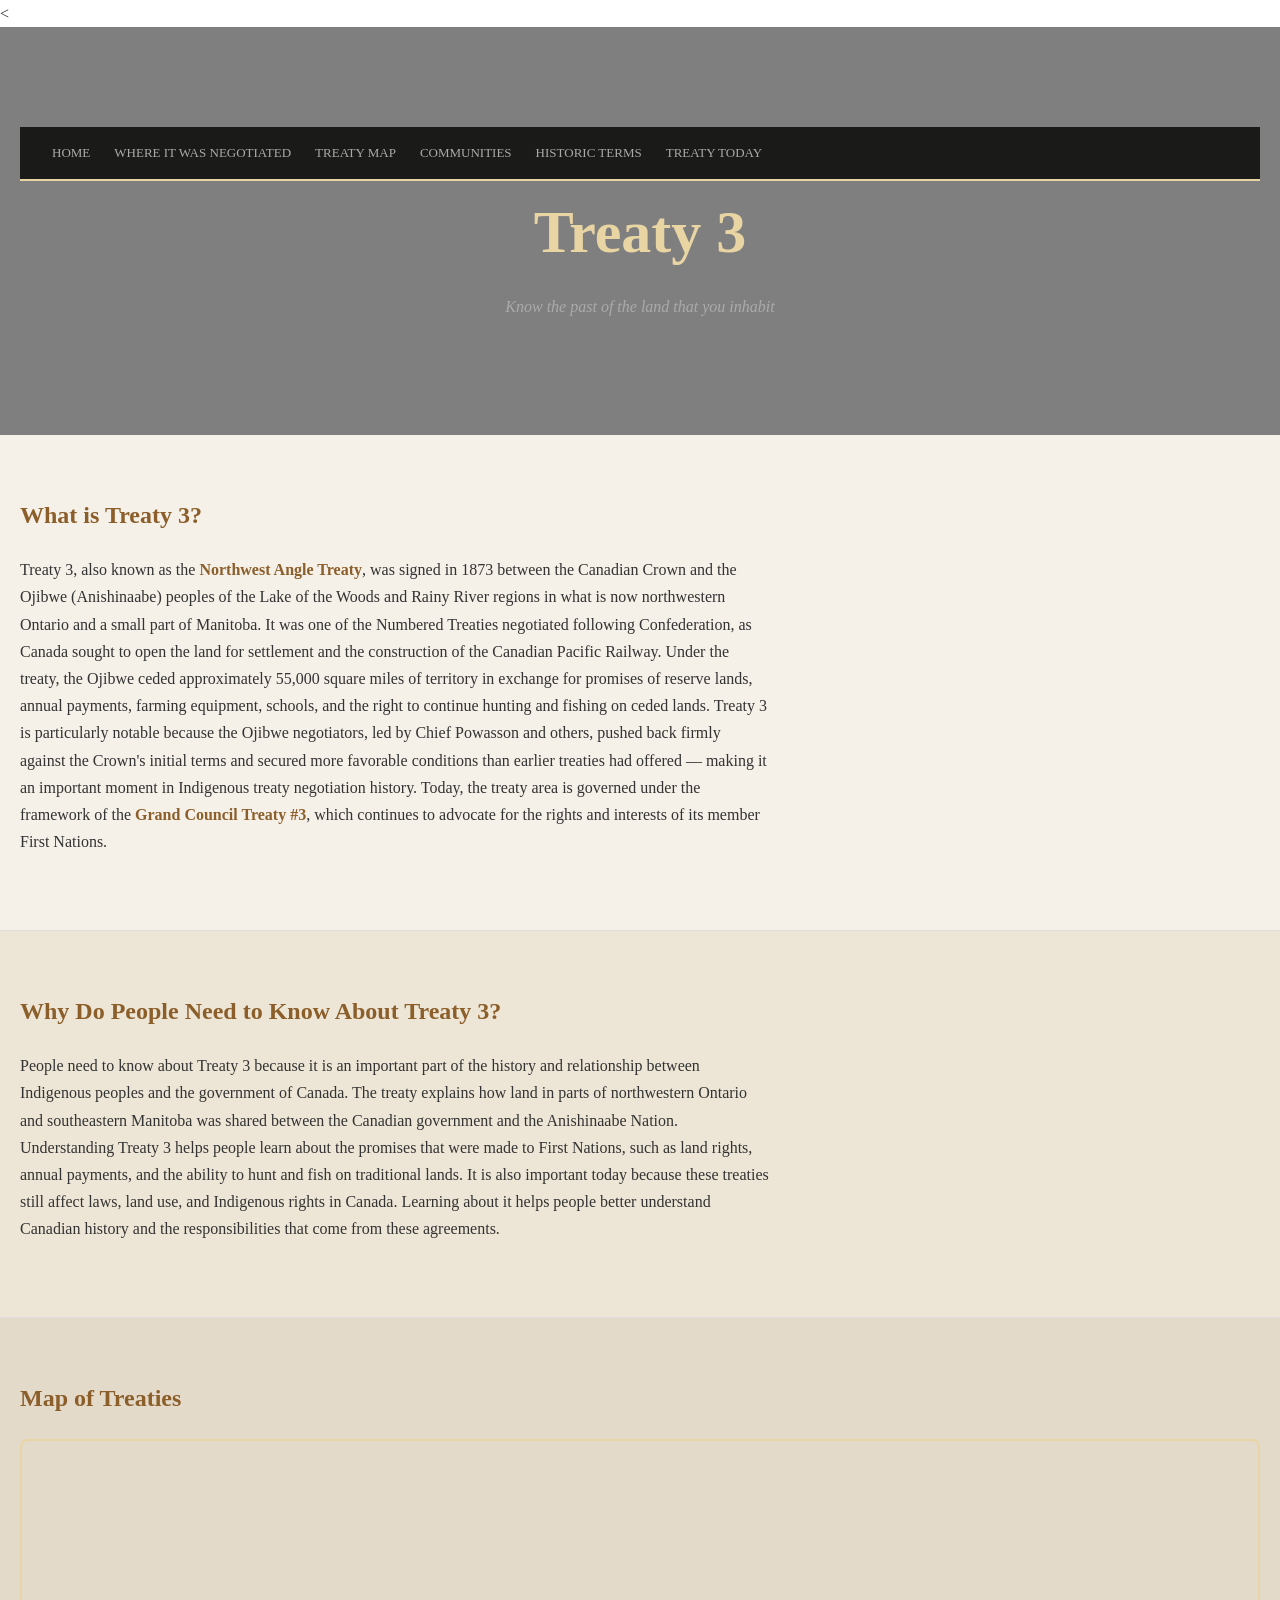
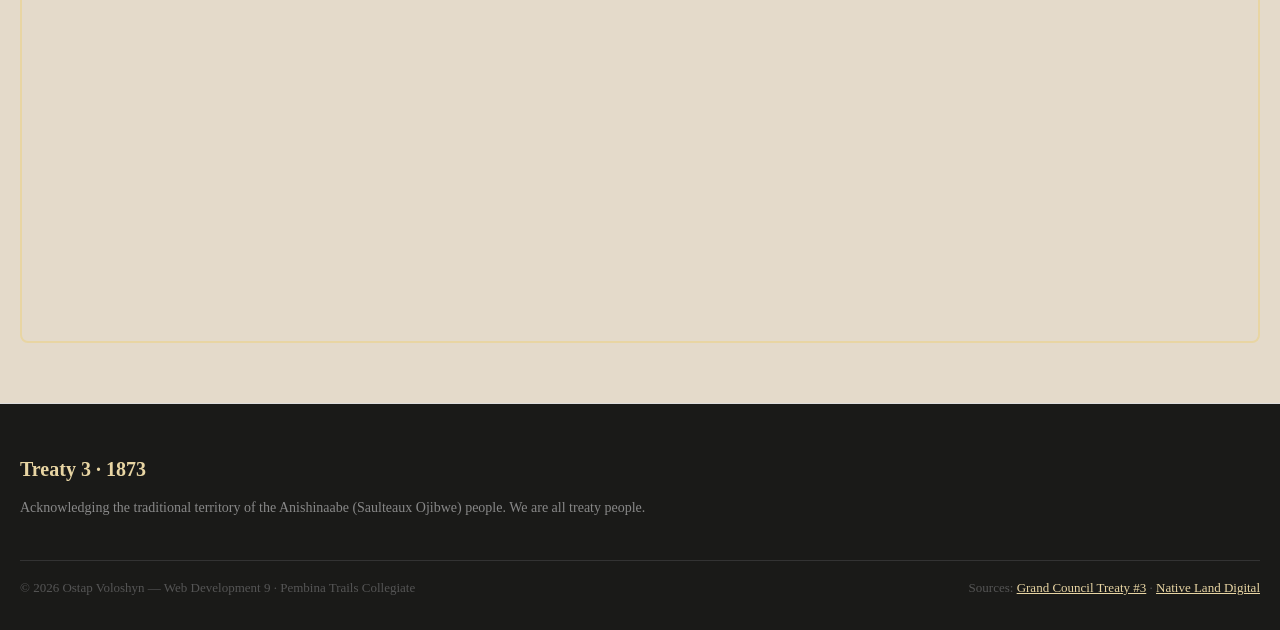
==== index.html @ 90e60d5d "first commit" ====
<<!--
  Name:          Ostap Voloshyn
  Course:        Web Development 9
  Teacher:       Mr. Hardman
  School:        Pembina Trails Collegiate
  Date Last Modified: March 12, 2026
-->

<!doctype html>
<html lang="en">
  <head>
    <meta charset="UTF-8" />
    <meta name="viewport" content="width=device-width, initial-scale=1.0" />
    <link rel="stylesheet" href="style.css" />
    <title>Treaty 3</title>
  </head>

  <body>
    <!-- ── HEADER: contains nav and main title ── -->
    <header id="home">
      <!-- Navigation bar with anchor links -->
      <nav>
        <ul>
          <li><a href="#home">Home</a></li>
          <li><a href="#negotiation">Where It Was Negotiated</a></li>
          <li><a href="#map">Treaty Map</a></li>
          <li><a href="#communities">Communities</a></li>
          <li><a href="#terms">Historic Terms</a></li>
          <li><a href="#today">Treaty Today</a></li>
        </ul>
      </nav>

      <!-- Hero title area -->
      <div class="hero-text">
        <h1>Treaty 3</h1>
        <p class="tagline">Know the past of the land that you inhabit</p>
      </div>
    </header>

    <!-- ── MAIN: all page content lives here ── -->
    <main>
      <!-- Section 1: What is Treaty 3 -->
      <section id="what">
        <div class="container">
          <div class="section-header">
            <h3>What is Treaty 3?</h3>
          </div>

          <div class="section-body">
            <p>
              Treaty 3, also known as the
              <span class="highlight">Northwest Angle Treaty</span>, was signed
              in 1873 between the Canadian Crown and the Ojibwe (Anishinaabe)
              peoples of the Lake of the Woods and Rainy River regions in what
              is now northwestern Ontario and a small part of Manitoba. It was
              one of the Numbered Treaties negotiated following Confederation,
              as Canada sought to open the land for settlement and the
              construction of the Canadian Pacific Railway. Under the treaty,
              the Ojibwe ceded approximately 55,000 square miles of territory in
              exchange for promises of reserve lands, annual payments, farming
              equipment, schools, and the right to continue hunting and fishing
              on ceded lands. Treaty 3 is particularly notable because the
              Ojibwe negotiators, led by Chief Powasson and others, pushed back
              firmly against the Crown's initial terms and secured more
              favorable conditions than earlier treaties had offered — making it
              an important moment in Indigenous treaty negotiation history.
              Today, the treaty area is governed under the framework of the
              <span class="highlight">Grand Council Treaty #3</span>, which
              continues to advocate for the rights and interests of its member
              First Nations.
            </p>
          </div>
        </div>
      </section>

      <!-- Section 2: Why People Need to Know -->
      <section id="why">
        <div class="container">
          <div class="section-header">
            <h3>Why Do People Need to Know About Treaty 3?</h3>
          </div>

          <div class="section-body">
            <p>
              People need to know about Treaty 3 because it is an important part
              of the history and relationship between Indigenous peoples and the
              government of Canada. The treaty explains how land in parts of
              northwestern Ontario and southeastern Manitoba was shared between
              the Canadian government and the Anishinaabe Nation. Understanding
              Treaty 3 helps people learn about the promises that were made to
              First Nations, such as land rights, annual payments, and the
              ability to hunt and fish on traditional lands. It is also
              important today because these treaties still affect laws, land
              use, and Indigenous rights in Canada. Learning about it helps
              people better understand Canadian history and the responsibilities
              that come from these agreements.
            </p>
          </div>
        </div>
      </section>

      <!-- Section 3: Interactive Map -->
      <section id="map">
        <div class="container">
          <div class="section-header">
            <h3>Map of Treaties</h3>
          </div>

          <!-- Map iframe wrapper for styling -->
          <div class="map-wrapper">
            <iframe
              src="https://native-land.ca/maps/native-land"
              width="100%"
              height="500"
              style="border: 0"
              loading="lazy"
              title="Interactive map of Treaty 3 territory from Native Land Digital"
              aria-label="Interactive map showing Treaty 3 and surrounding treaty territories"
            ></iframe>
          </div>
        </div>
      </section>
    </main>

    <!--FOOTER-->
    <footer>
      <div class="footer-container">
        <div class="footer-brand">
          <h2>Treaty 3 · 1873</h2>
          <p>
            Acknowledging the traditional territory of the Anishinaabe
            (Saulteaux Ojibwe) people. We are all treaty people.
          </p>
        </div>
      </div>

      <div class="footer-bottom">
        <p>
          © 2026 Ostap Voloshyn — Web Development 9 · Pembina Trails Collegiate
        </p>
        <p>
          Sources:
          <a href="https://gct3.ca" target="_blank" rel="noopener noreferrer"
            >Grand Council Treaty #3</a
          >
          ·
          <a
            href="https://native-land.ca"
            target="_blank"
            rel="noopener noreferrer"
            >Native Land Digital
          </a>
        </p>
      </div>
    </footer>
  </body>
</html>
---- style.css ----
/* style.css - Treaty 3 Website */


/* Reset */
* {
  margin: 0;
  padding: 0;
  box-sizing: border-box;
}


/* Body */
body {
  font-family: Georgia, serif;
  color: #333;
  font-size: 16px;
  line-height: 1.7;
}


/* Headings */
h1 {
  font-size: 60px;
  color: #e8d5a3;
  margin-bottom: 10px;
}

h2 {
  font-size: 20px;
  color: #888;
}

h3 {
  font-size: 24px;
  color: #8b5e2a;
  margin-bottom: 15px;
}

p {
  margin-bottom: 15px;
}

a {
  color: #8b5e2a;
}

a:hover {
  color: black;
}


/* Highlight */
.highlight {
  color: #8b5e2a;
  font-weight: bold;
}


/* Header */
header {
  background-image: linear-gradient(rgba(0, 0, 0, 0.5), rgba(0, 0, 0, 0.5)),
    url('https://images.unsplash.com/photo-1531366936337-7c912a4589a7?w=1400');
  background-size: cover;
  background-position: center;
  text-align: center;
  padding: 100px 20px;
}

.tagline {
  color: #aaa;
  font-style: italic;
}


/* Nav */
nav {
  background-color: #1a1a18;
  border-bottom: 2px solid #e8d5a3;
  position: sticky;
  top: 0;
}

nav ul {
  list-style: none;
  display: flex;
  flex-wrap: wrap;
  padding: 0 20px;
}

nav ul li a {
  display: block;
  padding: 15px 12px;
  color: #aaa;
  text-decoration: none;
  font-size: 13px;
  text-transform: uppercase;
}

nav ul li a:hover {
  color: #e8d5a3;
}


/* Sections */
section {
  padding: 60px 20px;
  border-bottom: 1px solid #ddd;
}

#what { background-color: #f5f0e8; }
#why  { background-color: #ede6d6; }
#map  { background-color: #e4daca; }

.section-header {
  margin-bottom: 20px;
}

.section-body {
  max-width: 750px;
}


/* Map */
.map-wrapper {
  margin-top: 20px;
  border: 2px solid #e8d5a3;
  border-radius: 8px;
  overflow: hidden;
}


/* Footer */
footer {
  background-color: #1a1a18;
  color: #c8c2b4;
  padding: 48px 20px 0 20px;
}

.footer-brand h2 {
  color: #e8d5a3;
  font-size: 20px;
  margin-bottom: 10px;
}

.footer-brand p {
  color: #888;
  font-size: 14px;
}

.footer-bottom {
  margin-top: 40px;
  padding: 16px 0;
  border-top: 1px solid #333;
  display: flex;
  justify-content: space-between;
  font-size: 13px;
  color: #555;
}

.footer-bottom a {
  color: #e8d5a3;
}

.footer-bottom a:hover {
  color: white;
}
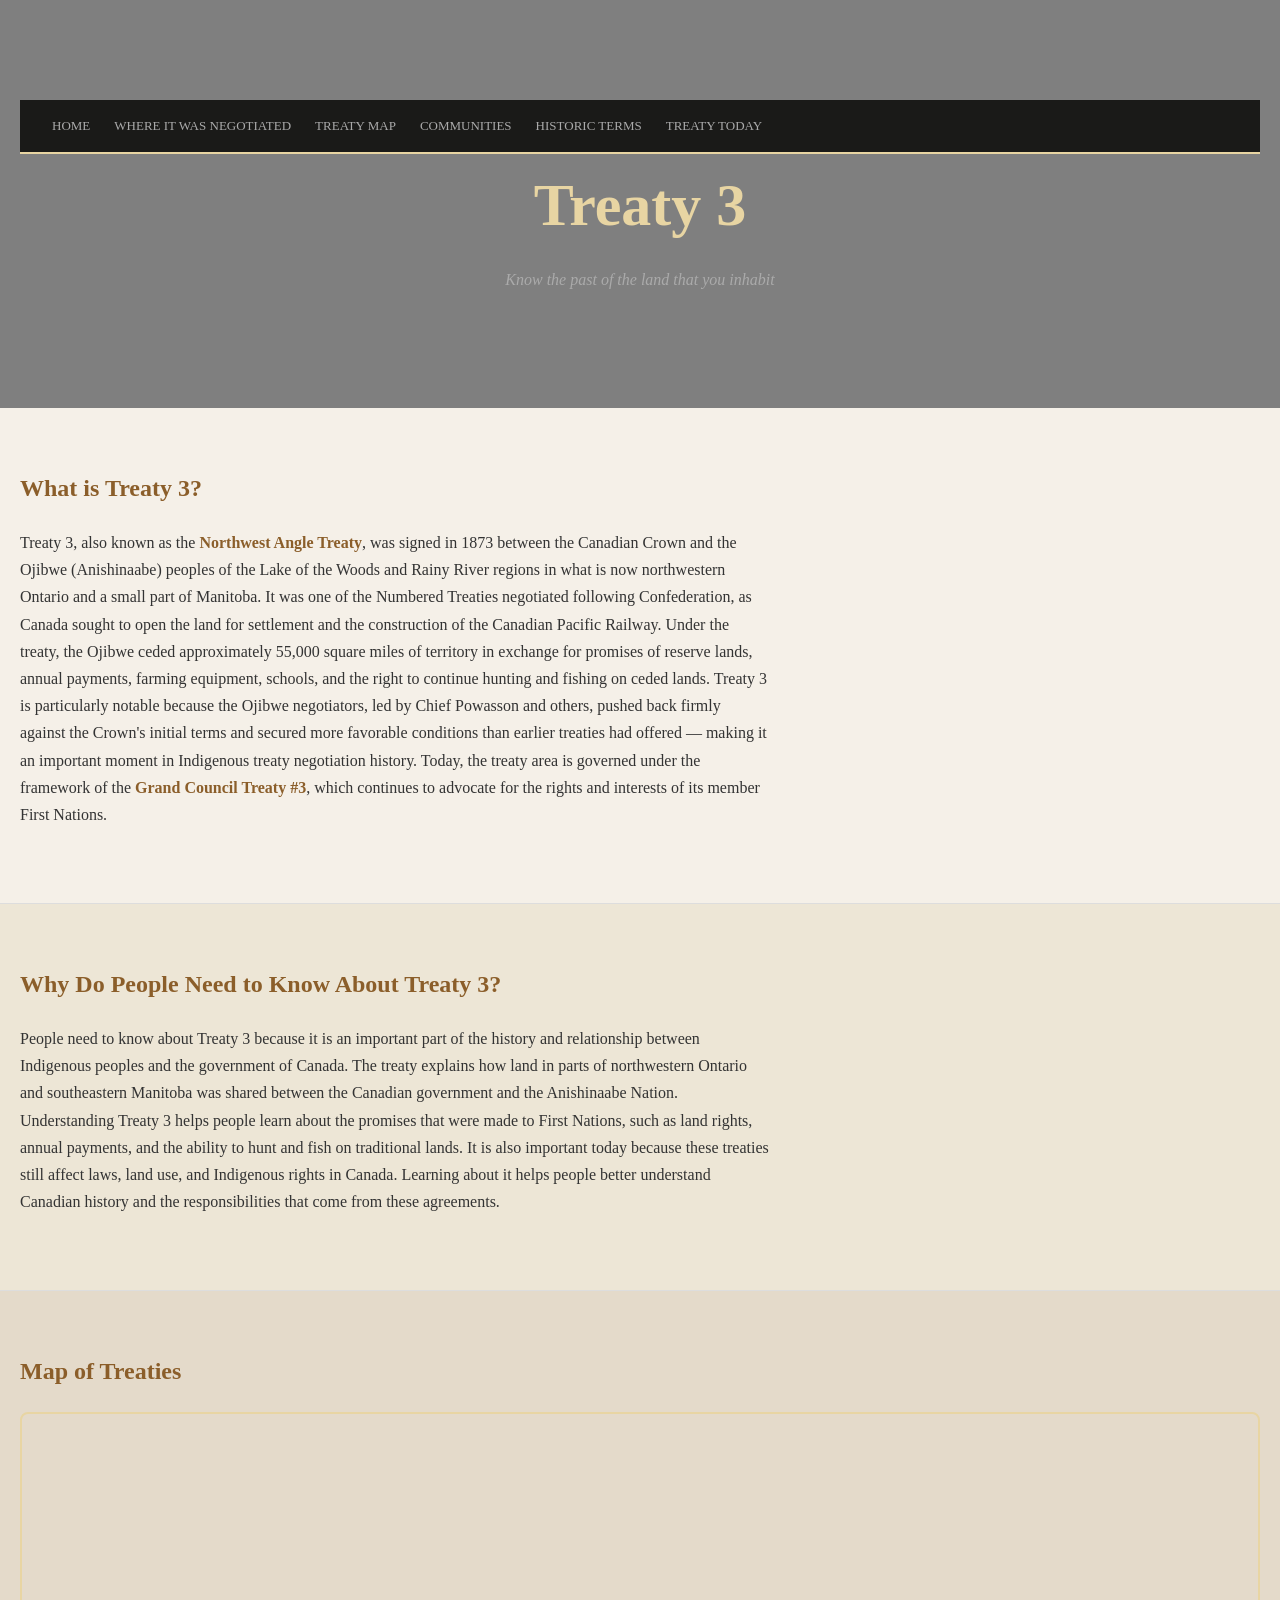
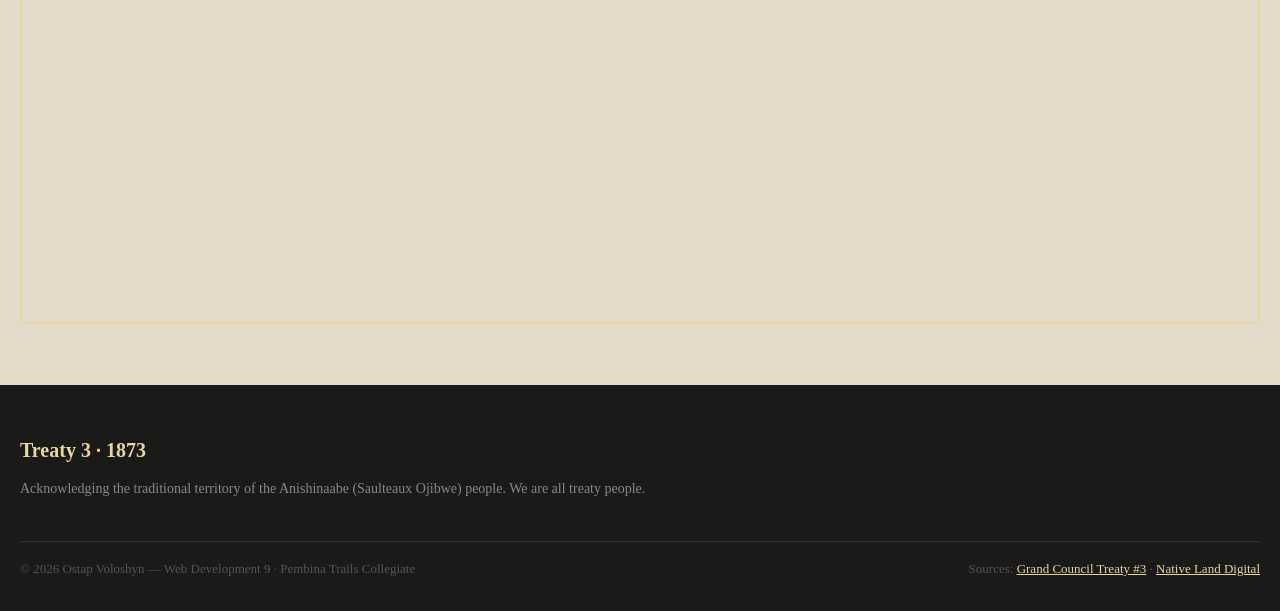
==== commit 14a6e3a3: "Update 1.0 (added and fixed homepage)" ====
--- a/index.html
+++ b/index.html
@@ -1,4 +1,4 @@
-<<!--
+<!--
   Name:          Ostap Voloshyn
   Course:        Web Development 9
   Teacher:       Mr. Hardman
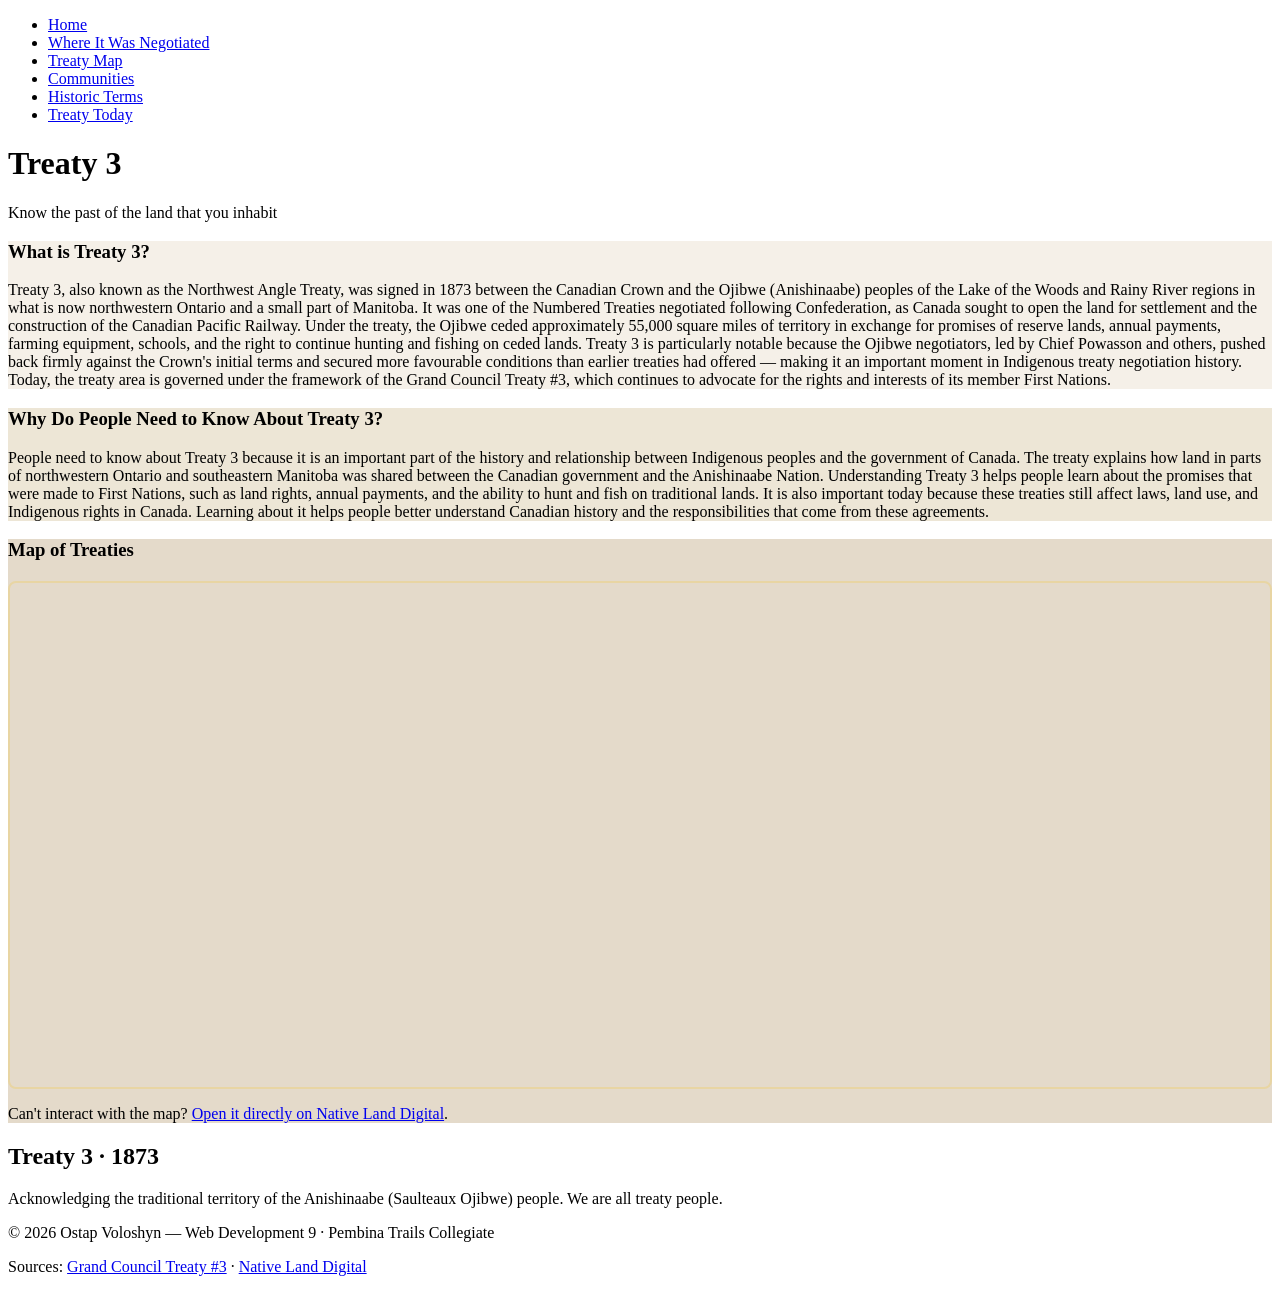
==== commit 96df3e23: "Update 2.0" ====
--- a/index.html
+++ b/index.html
@@ -3,7 +3,7 @@
   Course:        Web Development 9
   Teacher:       Mr. Hardman
   School:        Pembina Trails Collegiate
-  Date Last Modified: March 12, 2026
+  Date Last Modified: April 12, 2026
 -->
 
 <!doctype html>
@@ -11,130 +11,171 @@
   <head>
     <meta charset="UTF-8" />
     <meta name="viewport" content="width=device-width, initial-scale=1.0" />
-    <link rel="stylesheet" href="style.css" />
+
+    <!-- External stylesheet is in its own css/ folder for organisation -->
+    <link rel="stylesheet" href="css/style.css" />
+
+    <!--
+      Internal styles: these IDs (#what, #why, #map, #map-wrapper)
+      only exist on this page, so they belong here rather than in
+      the shared external stylesheet.
+    -->
+    <style>
+      /* Background colours for each content section */
+      #what {
+        background-color: #f5f0e8;
+      }
+      #why {
+        background-color: #ede6d6;
+      }
+      #map {
+        background-color: #e4daca;
+      }
+
+      /* Wrapper that adds a decorative border around the map iframe */
+      #map-wrapper {
+        margin-top: 20px;
+        border: 2px solid #e8d5a3;
+        border-radius: 8px;
+        overflow: hidden; /* clips the iframe corners to match border-radius */
+      }
+    </style>
+
     <title>Treaty 3</title>
   </head>
 
   <body>
-    <!-- ── HEADER: contains nav and main title ── -->
+    <!-- ── HEADER: sticky nav + hero title ── -->
     <header id="home">
-      <!-- Navigation bar with anchor links -->
+      <!-- Navigation bar with anchor links to each section -->
       <nav>
         <ul>
-          <li><a href="#home">Home</a></li>
-          <li><a href="#negotiation">Where It Was Negotiated</a></li>
-          <li><a href="#map">Treaty Map</a></li>
-          <li><a href="#communities">Communities</a></li>
-          <li><a href="#terms">Historic Terms</a></li>
-          <li><a href="#today">Treaty Today</a></li>
+          <li><a href="index.html">Home</a></li>
+          <li>
+            <a href="history.html#negotiation">Where It Was Negotiated</a>
+          </li>
+          <li><a href="index.html#map">Treaty Map</a></li>
+          <li><a href="history.html#communities">Communities</a></li>
+          <li><a href="history.html#terms">Historic Terms</a></li>
+          <li><a href="history.html#today">Treaty Today</a></li>
         </ul>
       </nav>
 
-      <!-- Hero title area -->
-      <div class="hero-text">
+      <!--
+        #hero-text is an ID (not a class) because there is only
+        ever one hero title block per page.
+      -->
+      <div id="hero-text">
         <h1>Treaty 3</h1>
-        <p class="tagline">Know the past of the land that you inhabit</p>
+        <!--
+          #tagline is an ID (not a class) because there is only
+          ever one tagline per page.
+        -->
+        <p id="tagline">Know the past of the land that you inhabit</p>
       </div>
     </header>
 
-    <!-- ── MAIN: all page content lives here ── -->
+    <!-- ── MAIN: all page content ── -->
     <main>
       <!-- Section 1: What is Treaty 3 -->
       <section id="what">
-        <div class="container">
-          <div class="section-header">
-            <h3>What is Treaty 3?</h3>
-          </div>
-
-          <div class="section-body">
-            <p>
-              Treaty 3, also known as the
-              <span class="highlight">Northwest Angle Treaty</span>, was signed
-              in 1873 between the Canadian Crown and the Ojibwe (Anishinaabe)
-              peoples of the Lake of the Woods and Rainy River regions in what
-              is now northwestern Ontario and a small part of Manitoba. It was
-              one of the Numbered Treaties negotiated following Confederation,
-              as Canada sought to open the land for settlement and the
-              construction of the Canadian Pacific Railway. Under the treaty,
-              the Ojibwe ceded approximately 55,000 square miles of territory in
-              exchange for promises of reserve lands, annual payments, farming
-              equipment, schools, and the right to continue hunting and fishing
-              on ceded lands. Treaty 3 is particularly notable because the
-              Ojibwe negotiators, led by Chief Powasson and others, pushed back
-              firmly against the Crown's initial terms and secured more
-              favorable conditions than earlier treaties had offered — making it
-              an important moment in Indigenous treaty negotiation history.
-              Today, the treaty area is governed under the framework of the
-              <span class="highlight">Grand Council Treaty #3</span>, which
-              continues to advocate for the rights and interests of its member
-              First Nations.
-            </p>
-          </div>
-        </div>
+        <h3>What is Treaty 3?</h3>
+        <p>
+          Treaty 3, also known as the
+          <span class="highlight">Northwest Angle Treaty</span>, was signed in
+          1873 between the Canadian Crown and the Ojibwe (Anishinaabe) peoples
+          of the Lake of the Woods and Rainy River regions in what is now
+          northwestern Ontario and a small part of Manitoba. It was one of the
+          Numbered Treaties negotiated following Confederation, as Canada sought
+          to open the land for settlement and the construction of the Canadian
+          Pacific Railway. Under the treaty, the Ojibwe ceded approximately
+          55,000 square miles of territory in exchange for promises of reserve
+          lands, annual payments, farming equipment, schools, and the right to
+          continue hunting and fishing on ceded lands. Treaty 3 is particularly
+          notable because the Ojibwe negotiators, led by Chief Powasson and
+          others, pushed back firmly against the Crown's initial terms and
+          secured more favourable conditions than earlier treaties had offered —
+          making it an important moment in Indigenous treaty negotiation
+          history. Today, the treaty area is governed under the framework of the
+          <span class="highlight">Grand Council Treaty #3</span>, which
+          continues to advocate for the rights and interests of its member First
+          Nations.
+        </p>
       </section>
 
       <!-- Section 2: Why People Need to Know -->
       <section id="why">
-        <div class="container">
-          <div class="section-header">
-            <h3>Why Do People Need to Know About Treaty 3?</h3>
-          </div>
-
-          <div class="section-body">
-            <p>
-              People need to know about Treaty 3 because it is an important part
-              of the history and relationship between Indigenous peoples and the
-              government of Canada. The treaty explains how land in parts of
-              northwestern Ontario and southeastern Manitoba was shared between
-              the Canadian government and the Anishinaabe Nation. Understanding
-              Treaty 3 helps people learn about the promises that were made to
-              First Nations, such as land rights, annual payments, and the
-              ability to hunt and fish on traditional lands. It is also
-              important today because these treaties still affect laws, land
-              use, and Indigenous rights in Canada. Learning about it helps
-              people better understand Canadian history and the responsibilities
-              that come from these agreements.
-            </p>
-          </div>
-        </div>
+        <h3>Why Do People Need to Know About Treaty 3?</h3>
+        <p>
+          People need to know about Treaty 3 because it is an important part of
+          the history and relationship between Indigenous peoples and the
+          government of Canada. The treaty explains how land in parts of
+          northwestern Ontario and southeastern Manitoba was shared between the
+          Canadian government and the Anishinaabe Nation. Understanding Treaty 3
+          helps people learn about the promises that were made to First Nations,
+          such as land rights, annual payments, and the ability to hunt and fish
+          on traditional lands. It is also important today because these
+          treaties still affect laws, land use, and Indigenous rights in Canada.
+          Learning about it helps people better understand Canadian history and
+          the responsibilities that come from these agreements.
+        </p>
       </section>
 
       <!-- Section 3: Interactive Map -->
       <section id="map">
-        <div class="container">
-          <div class="section-header">
-            <h3>Map of Treaties</h3>
-          </div>
+        <h3>Map of Treaties</h3>
 
-          <!-- Map iframe wrapper for styling -->
-          <div class="map-wrapper">
-            <iframe
-              src="https://native-land.ca/maps/native-land"
-              width="100%"
-              height="500"
-              style="border: 0"
-              loading="lazy"
-              title="Interactive map of Treaty 3 territory from Native Land Digital"
-              aria-label="Interactive map showing Treaty 3 and surrounding treaty territories"
-            ></iframe>
-          </div>
+        <!--
+          #map-wrapper is an ID (not a class) because this wrapper
+          appears only once on the page.
+ 
+          The iframe uses tabindex="-1" so keyboard users are not
+          trapped inside it when tabbing through the page.
+          Screen-reader users can still reach the map via the link
+          directly below it.
+        -->
+        <div id="map-wrapper">
+          <iframe
+            src="https://native-land.ca/maps/native-land"
+            width="100%"
+            height="500"
+            style="border: 0"
+            loading="lazy"
+            tabindex="-1"
+            title="Interactive map of Treaty 3 territory from Native Land Digital"
+            aria-label="Interactive map showing Treaty 3 and surrounding treaty territories"
+          ></iframe>
         </div>
+
+        <!--
+          Accessible alternative for keyboard and screen-reader users
+          who cannot interact with the iframe directly.
+        -->
+        <p>
+          Can't interact with the map?
+          <a
+            href="https://native-land.ca/maps/native-land"
+            target="_blank"
+            rel="noopener noreferrer"
+            >Open it directly on Native Land Digital</a
+          >.
+        </p>
       </section>
     </main>
 
-    <!--FOOTER-->
+    <!-- ── FOOTER ── -->
     <footer>
-      <div class="footer-container">
-        <div class="footer-brand">
-          <h2>Treaty 3 · 1873</h2>
-          <p>
-            Acknowledging the traditional territory of the Anishinaabe
-            (Saulteaux Ojibwe) people. We are all treaty people.
-          </p>
-        </div>
-      </div>
+      <!-- Branding and land acknowledgement -->
+      <section class="footer-brand">
+        <h2>Treaty 3 · 1873</h2>
+        <p>
+          Acknowledging the traditional territory of the Anishinaabe (Saulteaux
+          Ojibwe) people. We are all treaty people.
+        </p>
+      </section>
 
-      <div class="footer-bottom">
+      <!-- Class credit and source links -->
+      <section class="footer-bottom">
         <p>
           © 2026 Ostap Voloshyn — Web Development 9 · Pembina Trails Collegiate
         </p>
@@ -148,10 +189,10 @@
             href="https://native-land.ca"
             target="_blank"
             rel="noopener noreferrer"
-            >Native Land Digital
-          </a>
+            >Native Land Digital</a
+          >
         </p>
-      </div>
+      </section>
     </footer>
   </body>
 </html>
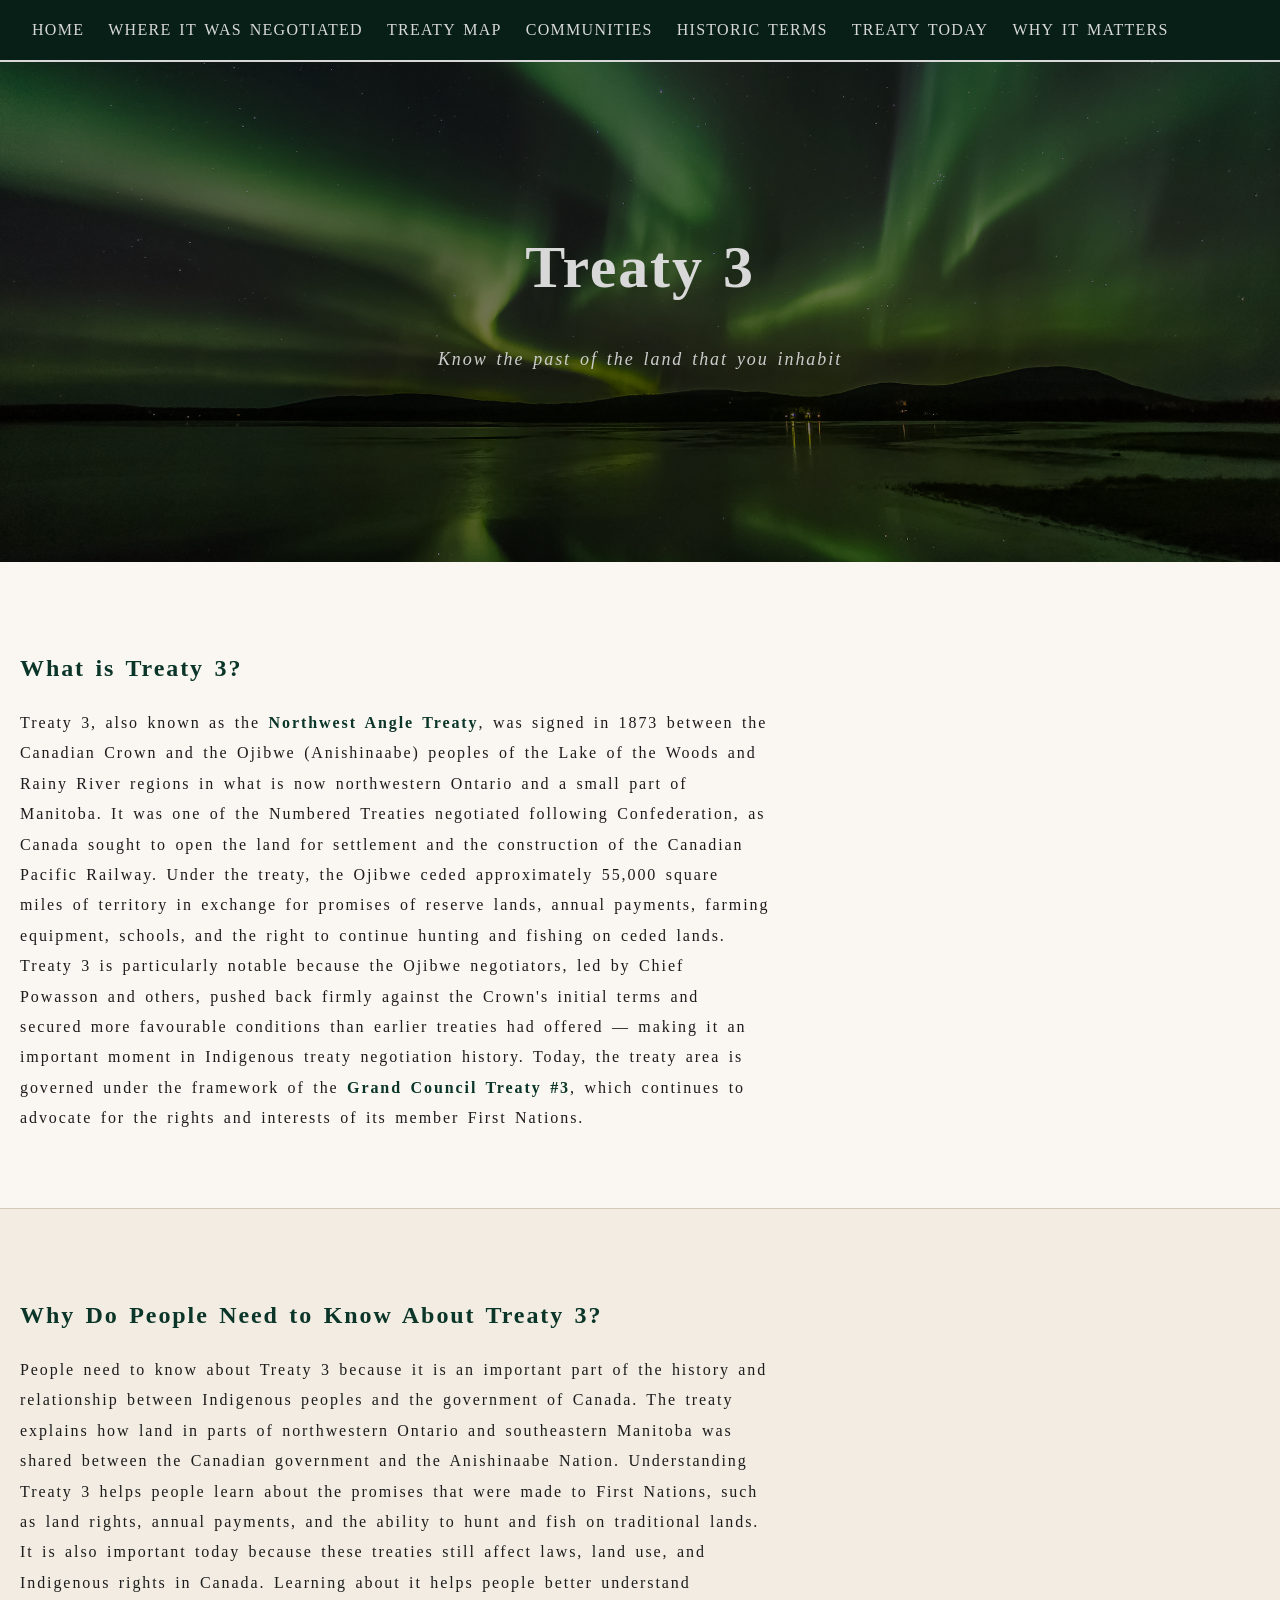
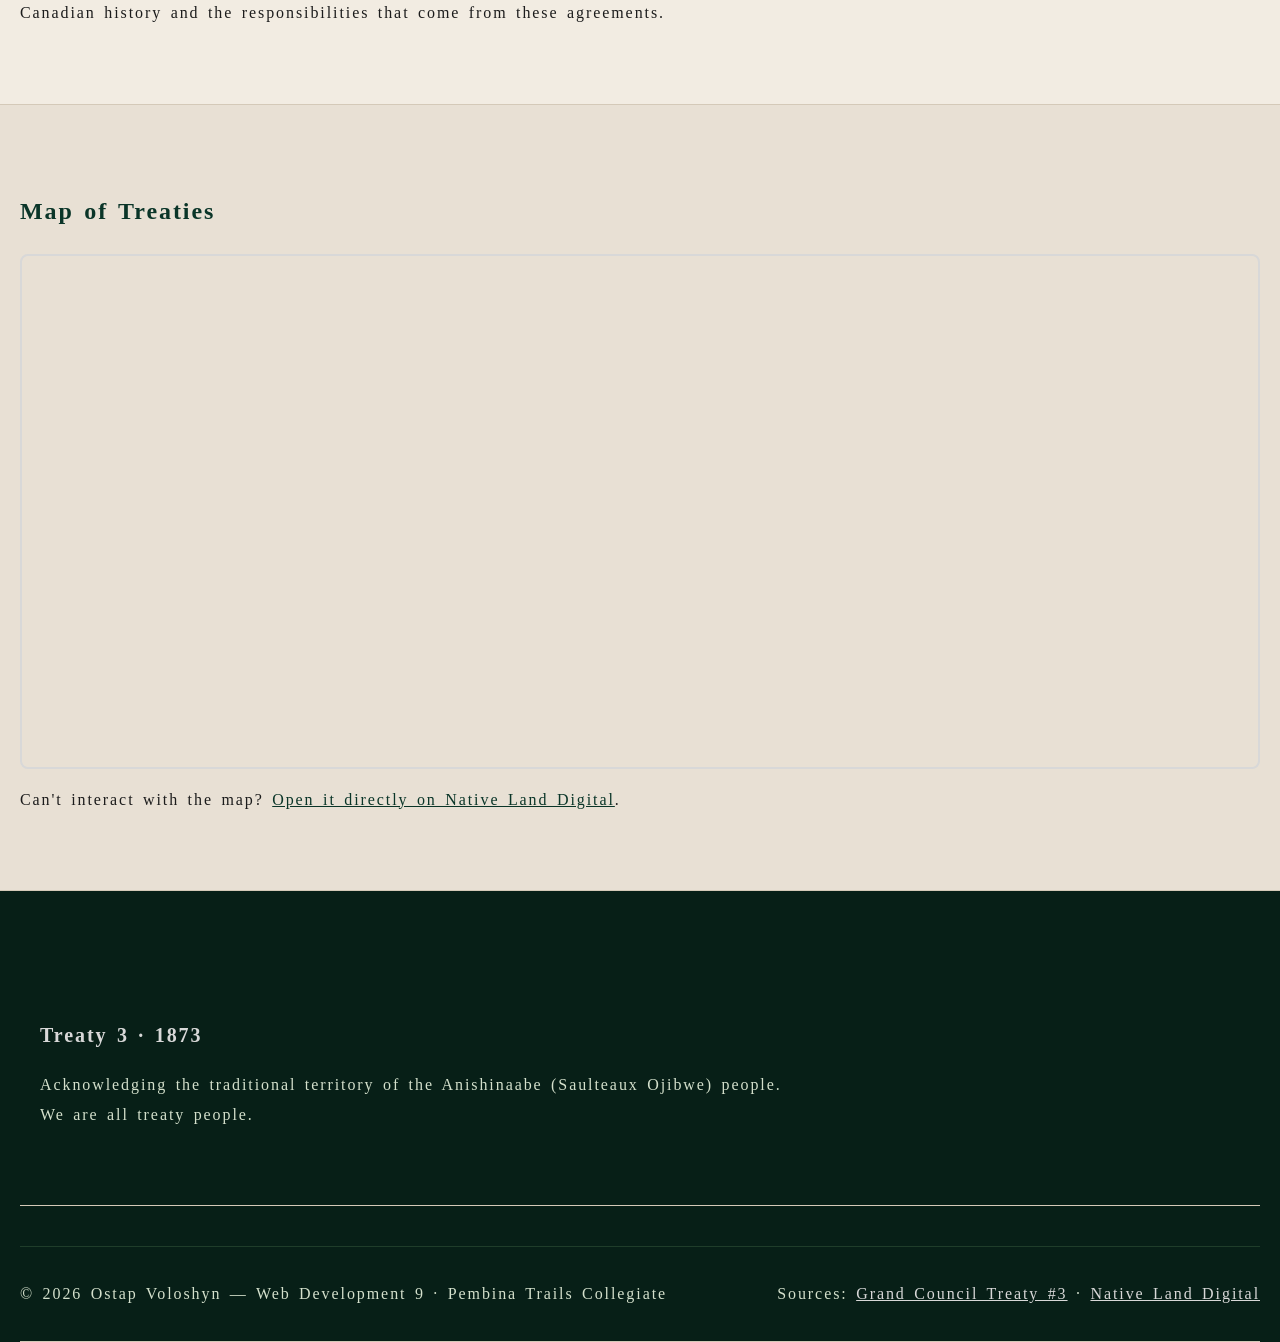
==== commit 7f6d4941: "first commit" ====
--- a/index.html
+++ b/index.html
@@ -3,7 +3,7 @@
   Course:        Web Development 9
   Teacher:       Mr. Hardman
   School:        Pembina Trails Collegiate
-  Date Last Modified: April 12, 2026
+  Date Last Modified: May 4, 2026 
 -->
 
 <!doctype html>
@@ -11,33 +11,24 @@
   <head>
     <meta charset="UTF-8" />
     <meta name="viewport" content="width=device-width, initial-scale=1.0" />
-
-    <!-- External stylesheet is in its own css/ folder for organisation -->
     <link rel="stylesheet" href="css/style.css" />
 
-    <!--
-      Internal styles: these IDs (#what, #why, #map, #map-wrapper)
-      only exist on this page, so they belong here rather than in
-      the shared external stylesheet.
-    -->
     <style>
-      /* Background colours for each content section */
       #what {
-        background-color: #f5f0e8;
+        background-color: var(--color-bg-1);
       }
       #why {
-        background-color: #ede6d6;
+        background-color: var(--color-bg-2);
       }
       #map {
-        background-color: #e4daca;
+        background-color: var(--color-bg-3);
       }
 
-      /* Wrapper that adds a decorative border around the map iframe */
       #map-wrapper {
         margin-top: 20px;
-        border: 2px solid #e8d5a3;
+        border: 2px solid var(--color-accent);
         border-radius: 8px;
-        overflow: hidden; /* clips the iframe corners to match border-radius */
+        overflow: hidden;
       }
     </style>
 
@@ -45,9 +36,7 @@
   </head>
 
   <body>
-    <!-- ── HEADER: sticky nav + hero title ── -->
     <header id="home">
-      <!-- Navigation bar with anchor links to each section -->
       <nav>
         <ul>
           <li><a href="index.html">Home</a></li>
@@ -58,26 +47,23 @@
           <li><a href="history.html#communities">Communities</a></li>
           <li><a href="history.html#terms">Historic Terms</a></li>
           <li><a href="history.html#today">Treaty Today</a></li>
+          <li><a href="Page3.html">Why It Matters</a></li>
         </ul>
       </nav>
 
-      <!--
-        #hero-text is an ID (not a class) because there is only
-        ever one hero title block per page.
-      -->
+      <img
+        src="Images/header.jpg"
+        alt="Northern lights over a lake in the Treaty 3 territory"
+        id="hero-img"
+      />
+
       <div id="hero-text">
         <h1>Treaty 3</h1>
-        <!--
-          #tagline is an ID (not a class) because there is only
-          ever one tagline per page.
-        -->
         <p id="tagline">Know the past of the land that you inhabit</p>
       </div>
     </header>
 
-    <!-- ── MAIN: all page content ── -->
     <main>
-      <!-- Section 1: What is Treaty 3 -->
       <section id="what">
         <h3>What is Treaty 3?</h3>
         <p>
@@ -103,7 +89,6 @@
         </p>
       </section>
 
-      <!-- Section 2: Why People Need to Know -->
       <section id="why">
         <h3>Why Do People Need to Know About Treaty 3?</h3>
         <p>
@@ -121,19 +106,9 @@
         </p>
       </section>
 
-      <!-- Section 3: Interactive Map -->
       <section id="map">
         <h3>Map of Treaties</h3>
 
-        <!--
-          #map-wrapper is an ID (not a class) because this wrapper
-          appears only once on the page.
- 
-          The iframe uses tabindex="-1" so keyboard users are not
-          trapped inside it when tabbing through the page.
-          Screen-reader users can still reach the map via the link
-          directly below it.
-        -->
         <div id="map-wrapper">
           <iframe
             src="https://native-land.ca/maps/native-land"
@@ -147,10 +122,6 @@
           ></iframe>
         </div>
 
-        <!--
-          Accessible alternative for keyboard and screen-reader users
-          who cannot interact with the iframe directly.
-        -->
         <p>
           Can't interact with the map?
           <a
@@ -163,9 +134,7 @@
       </section>
     </main>
 
-    <!-- ── FOOTER ── -->
     <footer>
-      <!-- Branding and land acknowledgement -->
       <section class="footer-brand">
         <h2>Treaty 3 · 1873</h2>
         <p>
@@ -174,7 +143,6 @@
         </p>
       </section>
 
-      <!-- Class credit and source links -->
       <section class="footer-bottom">
         <p>
           © 2026 Ostap Voloshyn — Web Development 9 · Pembina Trails Collegiate
--- a/css/style.css
+++ b/css/style.css
@@ -0,0 +1,289 @@
+/* style.css - Treaty 3 website. Styles only used on one page are inside a style tag in that HTML file. */
+
+/* All colours are stored as variables so they only need to be changed in one place.
+   Dark green and silver were chosen to reflect the boreal forests of the Treaty 3 territory. */
+:root {
+  --color-primary:    #0a3528; /* dark forest green used for headings and highlights */
+  --color-accent:     #d8d8d8; /* silver used for nav links, footer, and decorative borders */
+  --color-dark:       #071f17; /* near-black green used for nav and footer backgrounds */
+  --color-text:       #1c1c1c; /* off-black used for body text on light backgrounds */
+  --color-text-muted: #d4e0cc; /* light sage used for text on dark backgrounds */
+  --color-bg-1:       #faf7f2; /* soft cream used as the main section background */
+  --color-bg-2:       #f2ece2; /* slightly darker cream used for alternating sections */
+  --color-bg-3:       #e8e0d4; /* warm tan used for the map section background */
+  --color-border:     #d4c9b8; /* muted tan used for section dividers and image borders */
+}
+
+/* Sets 1rem equal to 10px so rem calculations are easier throughout the stylesheet */
+html {
+  font-size: 62.5%;
+}
+
+/* Sets the default font, colour, and spacing for all text on every page */
+body {
+  font-family: Georgia, serif; /* serif font chosen for a formal, respectful tone */
+  color: var(--color-text); /* off-black text on light backgrounds for high contrast */
+  font-size: 1.6rem; /* 16px default size for comfortable reading */
+  line-height: 1.9; /* generous line height improves readability for long paragraphs */
+  word-spacing: 0.16em; /* meets WCAG minimum recommended word spacing for accessibility */
+  letter-spacing: 0.12em; /* meets WCAG minimum recommended letter spacing for accessibility */
+  background-color: var(--color-bg-1); /* cream background for the whole page */
+  margin: 0; /* removes default browser margin so the layout fills edge to edge */
+}
+
+/* Heading sizes create a clear visual hierarchy so users can scan the page */
+h1 {
+  font-size: 6rem; /* largest heading used only for the hero title */
+  color: var(--color-accent); /* silver stands out on the dark hero image */
+  margin-bottom: 1rem; /* space below the heading before the next element */
+  letter-spacing: 0.03em; /* slightly wider spacing makes the large title easier to read */
+}
+
+h2 {
+  font-size: 2.8rem; /* second-level heading used in the footer */
+  color: var(--color-primary); /* dark green matches the overall colour scheme */
+  margin-bottom: 1rem; /* space below the heading */
+}
+
+h3 {
+  font-size: 2.4rem; /* third-level heading used for section titles */
+  color: var(--color-primary); /* dark green for consistent heading colour */
+  margin-bottom: 1.5rem; /* slightly more space below to separate it from paragraph text */
+}
+
+h4 {
+  font-size: 1.8rem; /* fourth-level heading used for card titles */
+  color: var(--color-primary); /* dark green keeps heading colours consistent */
+  margin-bottom: 1rem; /* space below the heading */
+}
+
+p {
+  margin-bottom: 1.5rem; /* space between paragraphs for readability */
+}
+
+/* Link colours follow the LVHA order: link, visited, hover, focus, active */
+a:link {
+  color: var(--color-primary); /* dark green for unvisited links */
+  -webkit-transition: color 0.3s ease; /* smooth colour change for Safari */
+  -moz-transition: color 0.3s ease; /* smooth colour change for Firefox */
+  -o-transition: color 0.3s ease; /* smooth colour change for Opera */
+  transition: color 0.3s ease; /* smooth colour change on hover for all browsers */
+}
+
+a:visited {
+  color: #1a5c3a; /* slightly lighter green so visited links are distinguishable */
+}
+
+a:hover {
+  color: #000; /* black on hover gives clear visual feedback */
+}
+
+a:focus {
+  outline: 2px solid var(--color-accent); /* silver outline makes keyboard focus visible */
+  color: #000; /* black matches the hover colour for consistency */
+}
+
+a:active {
+  color: var(--color-primary); /* dark green when the link is being clicked */
+}
+
+/* Wraps important terms in bold dark green so they stand out from body text */
+.highlight {
+  color: var(--color-primary); /* dark green draws attention to key terms */
+  font-weight: bold; /* bold weight adds extra emphasis */
+}
+
+/* The header uses relative positioning so the hero text can be placed on top of the image */
+header {
+  position: relative; /* establishes positioning context for the absolutely positioned hero text */
+  text-align: center; /* centres the hero text horizontally */
+  padding: 0; /* removes default padding so the image fills the full header */
+  overflow: hidden; /* clips the image so it does not spill outside the header */
+}
+
+/* The hero image fills the full width of the header */
+#hero-img {
+  width: 100%; /* stretches the image to the full page width */
+  height: 50rem; /* fixed height keeps the header a consistent size on all pages */
+  object-fit: cover; /* crops the image to fill the area without distorting it */
+  object-position: center; /* keeps the centre of the image in view when cropped */
+  display: block; /* removes the small gap below the image that inline elements create */
+  filter: brightness(0.45); /* darkens the image so the white hero text is readable on top */
+}
+
+/* The hero text is centred over the image using absolute positioning and transform */
+#hero-text {
+  position: absolute; /* takes the text out of normal flow so it can sit on top of the image */
+  top: 50%; /* moves the top edge of the element to the vertical centre of the header */
+  left: 50%; /* moves the left edge of the element to the horizontal centre of the header */
+  -webkit-transform: translate(-50%, -50%); /* centres the element for Safari */
+  -moz-transform: translate(-50%, -50%); /* centres the element for Firefox */
+  -ms-transform: translate(-50%, -50%); /* centres the element for IE */
+  -o-transform: translate(-50%, -50%); /* centres the element for Opera */
+  transform: translate(-50%, -50%); /* shifts the element left and up by half its own size to truly centre it */
+  -webkit-animation: fadeInDown 1s ease; /* fade-in animation for Safari */
+  -moz-animation: fadeInDown 1s ease; /* fade-in animation for Firefox */
+  animation: fadeInDown 1s ease; /* hero text fades in and slides down when the page loads */
+}
+
+/* Keyframes for the hero text fade-in animation */
+@-webkit-keyframes fadeInDown {
+  from {
+    opacity: 0; /* starts fully transparent */
+    -webkit-transform: translate(-50%, -60%); /* starts slightly higher than final position */
+  }
+  to {
+    opacity: 1; /* ends fully visible */
+    -webkit-transform: translate(-50%, -50%); /* ends in the centred position */
+  }
+}
+@-moz-keyframes fadeInDown {
+  from {
+    opacity: 0;
+    -moz-transform: translate(-50%, -60%);
+  }
+  to {
+    opacity: 1;
+    -moz-transform: translate(-50%, -50%);
+  }
+}
+@keyframes fadeInDown {
+  from {
+    opacity: 0;
+    transform: translate(-50%, -60%);
+  }
+  to {
+    opacity: 1;
+    transform: translate(-50%, -50%);
+  }
+}
+
+/* Small italic subtitle displayed below the main hero heading */
+#tagline {
+  color: #ccc; /* light grey is readable on the dark hero image */
+  font-style: italic; /* italic style distinguishes the tagline from the main heading */
+  font-size: 1.8rem; /* slightly smaller than body text to sit below the h1 in the hierarchy */
+}
+
+/* The nav sticks to the top of the viewport so users can navigate without scrolling back up */
+nav {
+  background-color: var(--color-dark); /* dark background separates the nav from the page content */
+  border-bottom: 0.2rem solid var(--color-accent); /* silver line visually separates the nav from the hero */
+  position: sticky; /* keeps the nav at the top of the screen as the user scrolls */
+  top: 0; /* sticks the nav to the very top of the viewport */
+  z-index: 100; /* keeps the nav above all other page content when scrolling */
+}
+
+/* Flexbox lays out the nav links horizontally instead of stacking them vertically */
+nav ul {
+  list-style: none; /* removes the default bullet points from the list */
+  display: -webkit-box; /* flexbox for old Safari */
+  display: -moz-box; /* flexbox for old Firefox */
+  display: -ms-flexbox; /* flexbox for IE 10 */
+  display: -webkit-flex; /* flexbox for newer Safari */
+  display: flex; /* lays nav items out in a horizontal row */
+  -webkit-flex-wrap: wrap; /* allows links to wrap to a second line on small screens for Safari */
+  -ms-flex-wrap: wrap; /* allows wrapping for IE */
+  flex-wrap: wrap; /* allows links to wrap to a second line on small screens */
+  padding: 0 2rem; /* side padding keeps the links away from the edges of the screen */
+  margin: 0; /* removes default list margin */
+}
+
+/* display block makes the entire padded area of each link clickable, not just the text */
+nav ul li a:link,
+nav ul li a:visited {
+  display: block; /* expands the clickable area to fill the full padded li */
+  padding: 1.5rem 1.2rem; /* top/bottom padding creates a comfortable click target height */
+  color: var(--color-accent); /* silver links are visible on the dark nav background */
+  text-decoration: none; /* removes the default underline from nav links */
+  font-size: 1.6rem; /* matches the body font size for consistency */
+  text-transform: uppercase; /* uppercase letters give the nav a clean modern look */
+  letter-spacing: 0.08em; /* extra spacing between uppercase letters improves readability */
+  -webkit-transition: color 0.3s ease, background-color 0.3s ease; /* smooth hover for Safari */
+  -moz-transition: color 0.3s ease, background-color 0.3s ease; /* smooth hover for Firefox */
+  -o-transition: color 0.3s ease, background-color 0.3s ease; /* smooth hover for Opera */
+  transition: color 0.3s ease, background-color 0.3s ease; /* colour fades smoothly on hover */
+}
+
+nav ul li a:hover,
+nav ul li a:focus {
+  color: #faf7f2; /* cream colour gives clear hover feedback on the dark nav */
+  outline: none; /* removes the default focus outline since colour change provides feedback */
+}
+
+nav ul li a:active {
+  color: #fff; /* white when the link is being clicked */
+  opacity: 0.7; /* slight transparency gives a pressed visual effect */
+}
+
+/* All sections share the same padding and a bottom border to visually separate them */
+section {
+  padding: 6rem 2rem; /* generous top/bottom padding gives each section breathing room */
+  border-bottom: 0.1rem solid var(--color-border); /* subtle line separates each section */
+  -webkit-transition: box-shadow 0.3s ease; /* smooth shadow on hover for Safari */
+  -moz-transition: box-shadow 0.3s ease; /* smooth shadow on hover for Firefox */
+  -o-transition: box-shadow 0.3s ease; /* smooth shadow on hover for Opera */
+  transition: box-shadow 0.3s ease; /* silver left border fades in smoothly on hover */
+}
+
+/* A silver inset border appears on the left of a section when the user hovers over it */
+section:hover {
+  -webkit-box-shadow: inset 0.4rem 0 0 var(--color-accent); /* inset border for Safari */
+  -moz-box-shadow: inset 0.4rem 0 0 var(--color-accent); /* inset border for Firefox */
+  box-shadow: inset 0.4rem 0 0 var(--color-accent); /* silver left accent appears on hover */
+}
+
+/* Limits paragraph width so long lines do not become hard to read */
+section > p {
+  max-width: 75rem; /* keeps lines at a comfortable reading length */
+  line-height: 1.9; /* generous spacing between lines for readability */
+  overflow: visible; /* allows content to be visible if it exceeds the container */
+  white-space: normal; /* allows text to wrap naturally */
+  word-break: normal; /* prevents words from breaking mid-character unless necessary */
+  text-indent: 0; /* no indent on the first line of paragraphs */
+}
+
+/* Dark footer background visually separates it from the main page content */
+footer {
+  background-color: var(--color-dark); /* dark green background matches the nav */
+  color: var(--color-text-muted); /* light sage text is readable on the dark background */
+  padding: 4.8rem 2rem 0 2rem; /* top and side padding gives the footer content breathing room */
+}
+
+footer section h2 {
+  color: var(--color-accent); /* silver heading stands out on the dark footer background */
+  font-size: 2rem; /* slightly smaller than the main h2 to suit the footer context */
+  margin-bottom: 1rem; /* space below the heading */
+}
+
+footer section p {
+  color: var(--color-text-muted); /* light sage matches the footer text colour */
+  font-size: 1.6rem; /* standard body size for footer text */
+}
+
+/* Flexbox with space-between pushes the copyright and sources to opposite ends */
+.footer-bottom {
+  margin-top: 4rem; /* space above the bottom bar separates it from the footer brand section */
+  padding: 1.6rem 0; /* top and bottom padding around the bottom bar text */
+  border-top: 0.1rem solid #1f3d2a; /* subtle line separates the bottom bar from the footer content */
+  display: -webkit-box; /* flexbox for old Safari */
+  display: -moz-box; /* flexbox for old Firefox */
+  display: -ms-flexbox; /* flexbox for IE 10 */
+  display: -webkit-flex; /* flexbox for newer Safari */
+  display: flex; /* lays the two footer paragraphs side by side */
+  -webkit-justify-content: space-between; /* pushes items to opposite ends for Safari */
+  -ms-flex-pack: justify; /* pushes items to opposite ends for IE */
+  justify-content: space-between; /* copyright on the left, sources on the right */
+  font-size: 1.6rem; /* standard body size */
+  color: var(--color-text-muted); /* light sage matches the rest of the footer text */
+}
+
+.footer-bottom a:link,
+.footer-bottom a:visited {
+  color: var(--color-accent); /* silver links are visible on the dark footer background */
+}
+
+.footer-bottom a:hover,
+.footer-bottom a:focus {
+  color: #fff; /* white on hover gives clear feedback on the dark background */
+}
